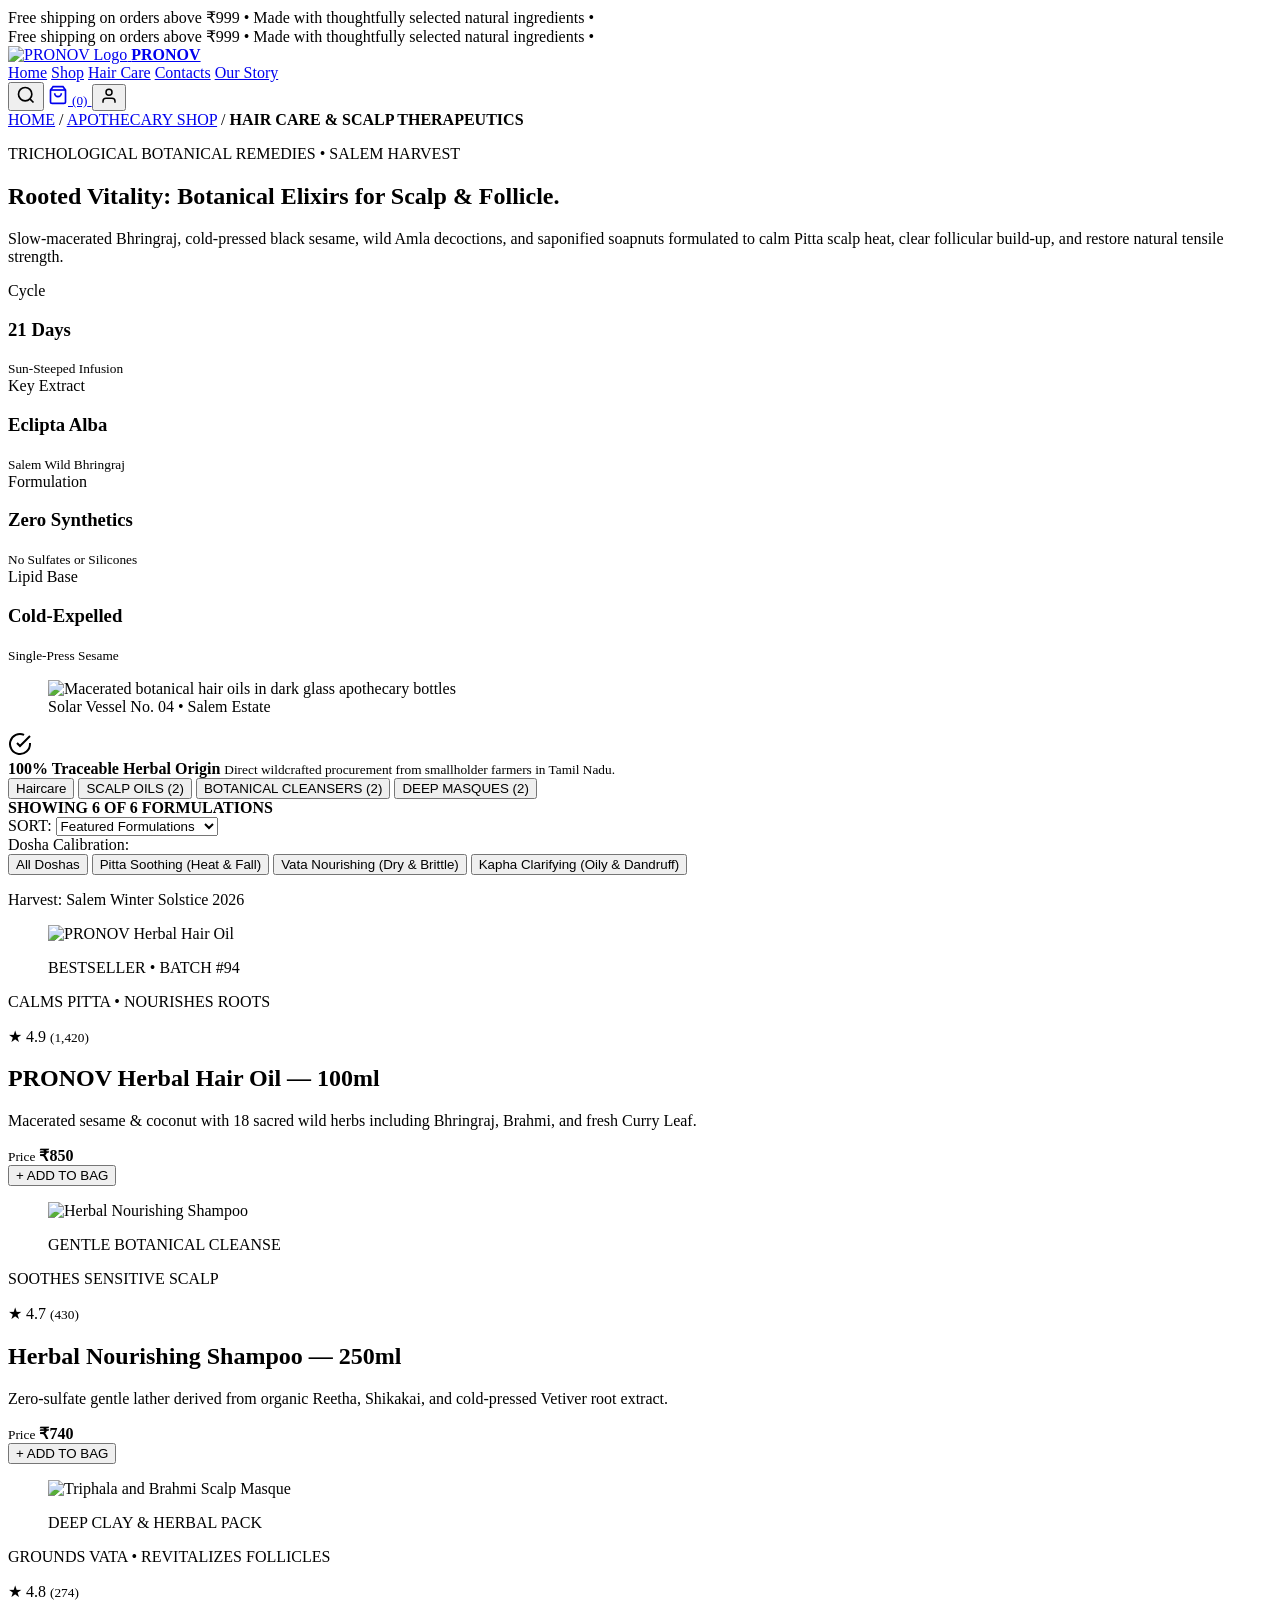
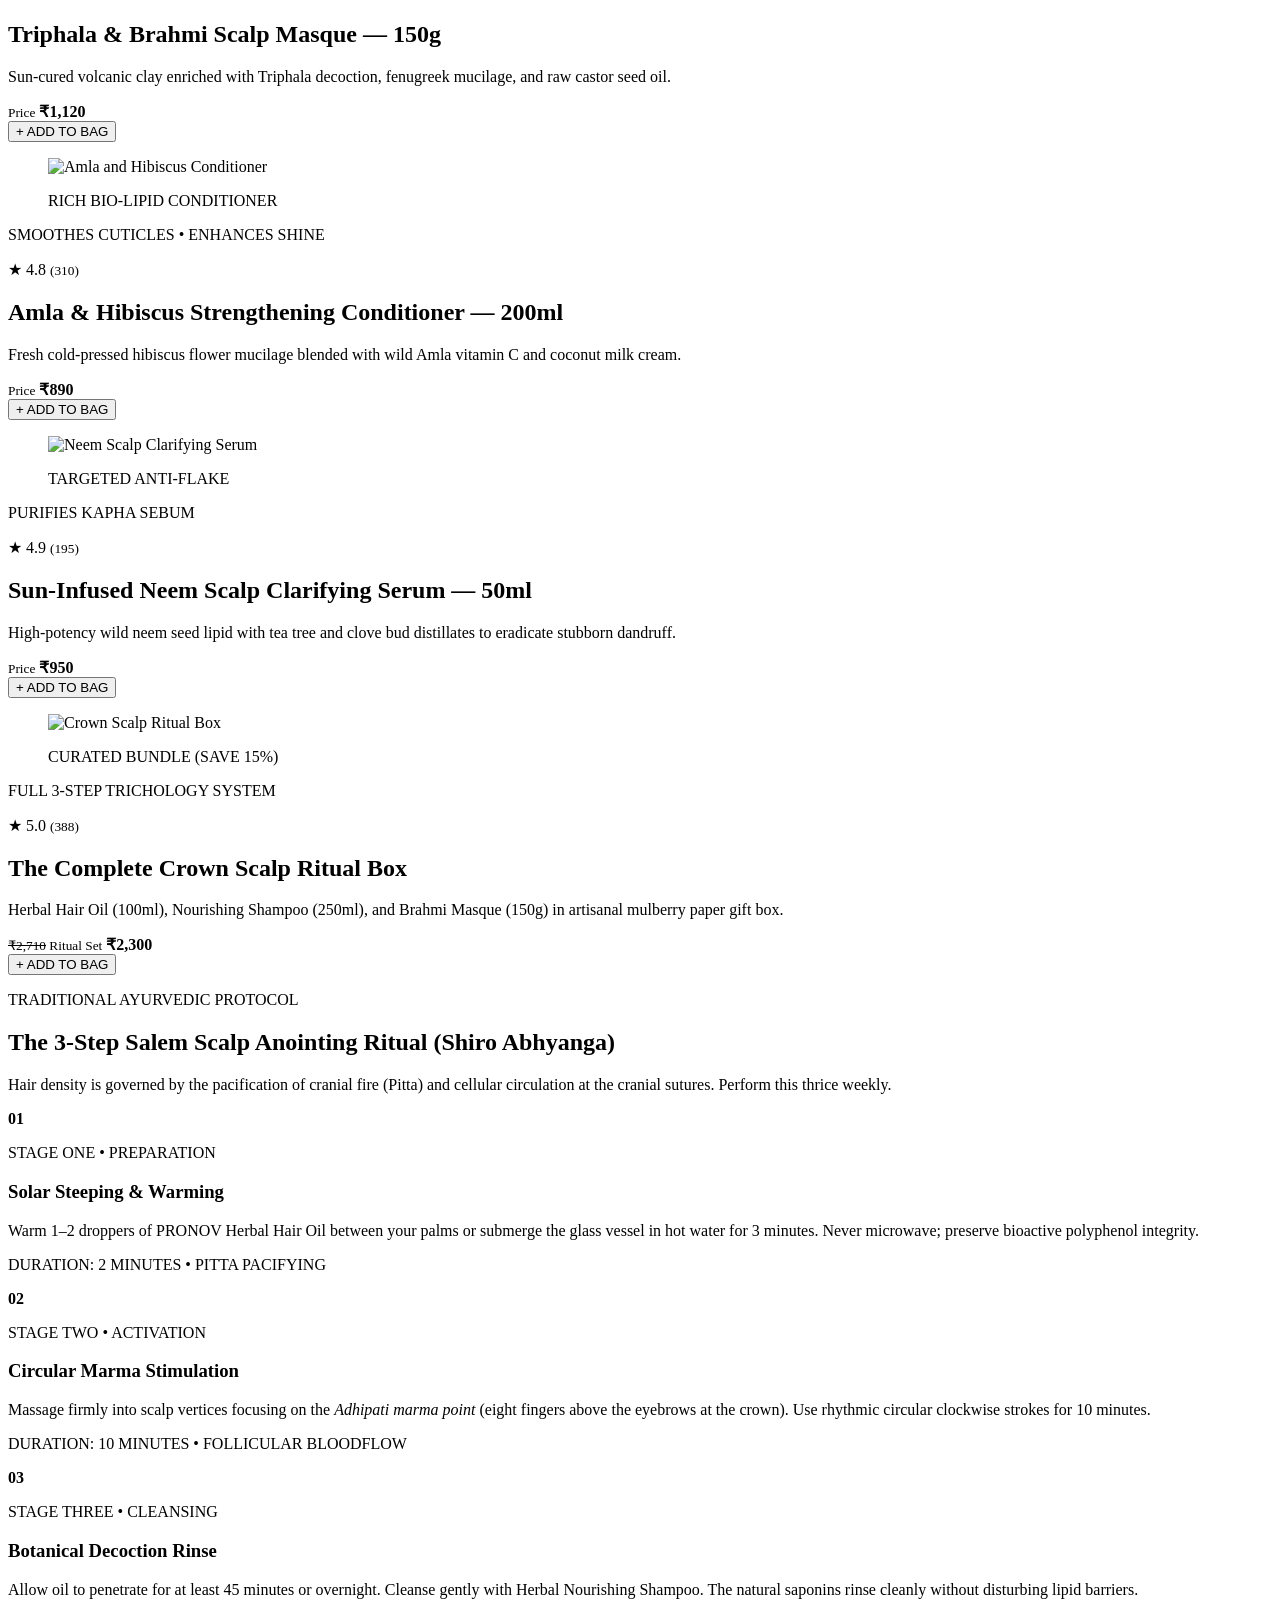
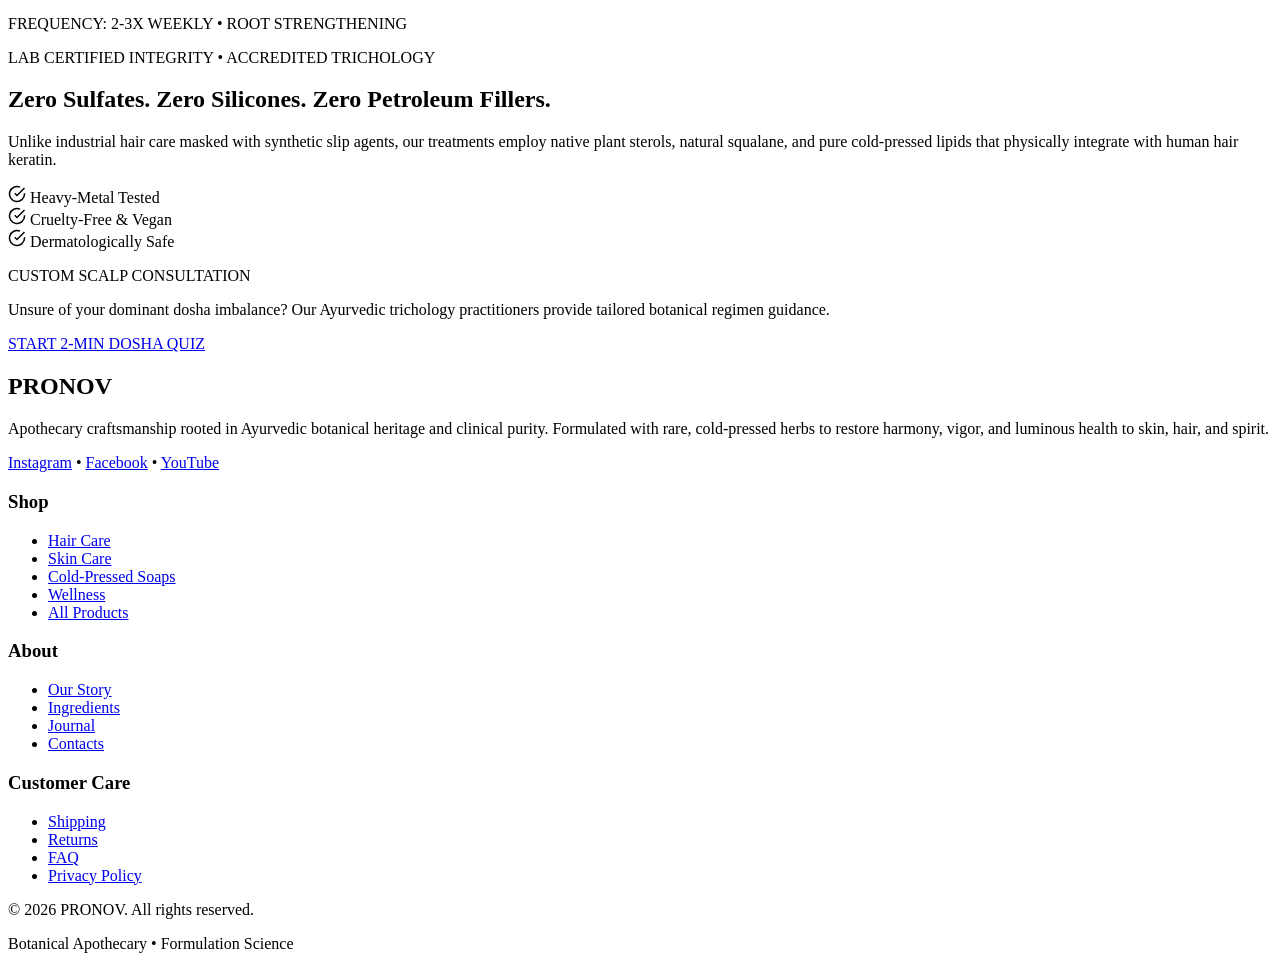
==== haircare.html @ 335e86dd "Add files via upload" ====
<!DOCTYPE html>
<html lang="en">
<head>
  <meta charset="utf-8">
  <meta name="viewport" content="width=device-width, initial-scale=1.0">
  <title>Hair Care &amp; Scalp Therapeutics • PRONOV Botanical Care</title>
  <link rel="stylesheet" href="Haircare.css">
</head>
<body>

  <!-- ================= HEADER & NAVIGATION 
    <div class="announcement-bar">
      <div class="container announcement-inner">
        <p>FREE SHIPPING ON ORDERS ABOVE ₹999</p>
        <p class="announcement-sub">MADE WITH THOUGHTFULLY SELECTED NATURAL INGREDIENTS</p>
      </div>
    </div>
================= -->
  <header class="header">
   <div class="top-bar">
  <div class="top-bar-track">
    <div class="top-bar-content">
      <span>Free shipping on orders above ₹999</span>
      <span class="top-bar-divider">•</span>
      <span class="top-bar-subtext">Made with thoughtfully selected natural ingredients</span>
      <span class="top-bar-divider">•</span>
    </div>
    <!-- Seamless Loop--->
    <div class="top-bar-content" aria-hidden="true">
      <span>Free shipping on orders above ₹999</span>
      <span class="top-bar-divider">•</span>
      <span class="top-bar-subtext">Made with thoughtfully selected natural ingredients</span>
      <span class="top-bar-divider">•</span>
    </div>
  </div>
</div>
    <nav class="navbar">
      <div class="container nav-inner">
        <a href="#" class="brand-logo">
          <img src="https://lh3.googleusercontent.com/aida-public/[base64]" alt="PRONOV Logo">
          <strong>PRONOV</strong>
        </a>

        <div class="nav-links">
          <a href="index.html">Home</a>
          <a href="shop.html">Shop</a>
          <a href="#" class="active" aria-current="page">Hair Care</a>
          <a href="contact.html">Contacts</a>
          <a href="about.html">Our Story</a>
          
        </div>

        <div class="nav-actions">
          <button class="icon-btn" aria-label="Search">
            <svg width="20" height="20" viewBox="0 0 24 24" fill="none" stroke="currentColor" stroke-width="2"><circle cx="11" cy="11" r="8"></circle><line x1="21" y1="21" x2="16.65" y2="16.65"></line></svg>
          </button>
          <a href="#" class="icon-btn cart-btn" aria-label="Shopping Bag">
            <svg width="20" height="20" viewBox="0 0 24 24" fill="none" stroke="currentColor" stroke-width="2"><path d="M6 2L3 6v14a2 2 0 0 0 2 2h14a2 2 0 0 0 2-2V6l-3-4z"></path><line x1="3" y1="6" x2="21" y2="6"></line><path d="M16 10a4 4 0 0 1-8 0"></path></svg>
            <small class="cart-count">(0)</small>
          </a>
          <button class="avatar-btn" aria-label="Account">
            <svg width="18" height="18" viewBox="0 0 24 24" fill="none" stroke="currentColor" stroke-width="2"><path d="M20 21v-2a4 4 0 0 0-4-4H8a4 4 0 0 0-4 4v2"></path><circle cx="12" cy="7" r="4"></circle></svg>
          </button>
        </div>
      </div>
    </nav>
  </header>

  <main>
    <!-- ================= 01. BREADCRUMB ================= -->
    <nav class="breadcrumb" aria-label="Breadcrumb">
      <div class="container breadcrumb-inner">
        <a href="Home.html">HOME</a>
        <span class="sep">/</span>
        <a href="shop.html">APOTHECARY SHOP</a>
        <span class="sep">/</span>
        <strong>HAIR CARE &amp; SCALP THERAPEUTICS</strong>
      </div>
    </nav>

    <!-- ================= 02. EDITORIAL HERO ================= -->
    <section class="hero-section">
      <div class="container hero-grid">
        <div class="hero-text-col">
          <p class="section-tag">TRICHOLOGICAL BOTANICAL REMEDIES • SALEM HARVEST</p>
          <h1 class="page-title">Rooted Vitality: Botanical Elixirs for Scalp &amp; Follicle.</h1>
          <p class="hero-desc">
            Slow-macerated Bhringraj, cold-pressed black sesame, wild Amla decoctions, and saponified soapnuts formulated to calm Pitta scalp heat, clear follicular build-up, and restore natural tensile strength.
          </p>

          <div class="provenance-strip">
            <div class="provenance-item">
              <label>Cycle</label>
              <h3>21 Days</h3>
              <small>Sun-Steeped Infusion</small>
            </div>
            <div class="provenance-item">
              <label>Key Extract</label>
              <h3>Eclipta Alba</h3>
              <small>Salem Wild Bhringraj</small>
            </div>
            <div class="provenance-item">
              <label>Formulation</label>
              <h3>Zero Synthetics</h3>
              <small>No Sulfates or Silicones</small>
            </div>
            <div class="provenance-item">
              <label>Lipid Base</label>
              <h3>Cold-Expelled</h3>
              <small>Single-Press Sesame</small>
            </div>
          </div>
        </div>

        <div class="hero-visual-col">
          <figure class="hero-figure">
            <img src="https://lh3.googleusercontent.com/aida-public/[base64]" alt="Macerated botanical hair oils in dark glass apothecary bottles">
            <figcaption class="hero-badge">Solar Vessel No. 04 • Salem Estate</figcaption>
          </figure>
          
          <div class="hero-assurance">
            <svg width="24" height="24" viewBox="0 0 24 24" fill="none" stroke="currentColor" stroke-width="2"><path d="M22 11.08V12a10 10 0 1 1-5.93-9.14"></path><polyline points="22 4 12 14.01 9 11.01"></polyline></svg>
            <div>
              <strong>100% Traceable Herbal Origin</strong>
              <small>Direct wildcrafted procurement from smallholder farmers in Tamil Nadu.</small>
            </div>
          </div>
        </div>
      </div>
    </section>

    <!-- ================= 03. FILTER & DOSHA BAR ================= -->
    <section class="filter-section">
      <div class="container filter-container">
        <!-- Category Buttons -->
        <div class="filter-row">
          <div class="category-buttons" id="categoryFilterContainer">
            <button class="cat-pill active" data-cat="all">Haircare</button>
            <button class="cat-pill" data-cat="oils">SCALP OILS (2)</button>
            <button class="cat-pill" data-cat="cleansers">BOTANICAL CLEANSERS (2)</button>
            <button class="cat-pill" data-cat="masques">DEEP MASQUES (2)</button>
          </div>

          <div class="filter-sorting">
            <strong id="productCounter">SHOWING 6 OF 6 FORMULATIONS</strong>
            <div class="sort-box">
              <label for="sortSelector">SORT:</label>
              <select id="sortSelector">
                <option>Featured Formulations</option>
                <option>Dosha: Pitta Soothing</option>
                <option>Dosha: Vata Nourishing</option>
                <option>Customer Acclaim</option>
                <option>Price: Low to High</option>
              </select>
            </div>
          </div>
        </div>

        <!-- Dosha Filters -->
        <div class="dosha-row">
          <div class="dosha-controls">
            <span class="row-title">Dosha Calibration:</span>
            <div class="dosha-buttons" id="doshaPillContainer">
              <button class="dosha-pill active" data-dosha="all">All Doshas</button>
              <button class="dosha-pill" data-dosha="pitta">Pitta Soothing (Heat &amp; Fall)</button>
              <button class="dosha-pill" data-dosha="vata">Vata Nourishing (Dry &amp; Brittle)</button>
              <button class="dosha-pill" data-dosha="kapha">Kapha Clarifying (Oily &amp; Dandruff)</button>
            </div>
          </div>
          <p class="harvest-note">Harvest: Salem Winter Solstice 2026</p>
        </div>
      </div>
    </section>

    <!-- ================= 04. PRODUCT GRID ================= -->
    <section class="products-section">
      <div class="container">
        <div class="products-grid" id="productsGrid">

          <!-- Product 1 -->
          <article class="product-card" data-category="oils" data-dosha="pitta">
            <figure class="product-thumb">
              <img src="https://lh3.googleusercontent.com/aida-public/[base64]" alt="PRONOV Herbal Hair Oil">
              <p class="badge">BESTSELLER • BATCH #94</p>
            </figure>
            <div class="product-body">
              <div class="product-meta">
                <p class="dosha-target">CALMS PITTA • NOURISHES ROOTS</p>
                <p class="rating">★ 4.9 <small>(1,420)</small></p>
              </div>
              <h2 class="product-title">PRONOV Herbal Hair Oil — 100ml</h2>
              <p class="product-desc">Macerated sesame &amp; coconut with 18 sacred wild herbs including Bhringraj, Brahmi, and fresh Curry Leaf.</p>
              <footer class="product-footer">
                <div class="price-box">
                  <small>Price</small>
                  <strong>₹850</strong>
                </div>
                <button class="add-to-bag-btn">+ ADD TO BAG</button>
              </footer>
            </div>
          </article>

          <!-- Product 2 -->
          <article class="product-card" data-category="cleansers" data-dosha="pitta">
            <figure class="product-thumb">
              <img src="https://lh3.googleusercontent.com/aida-public/[base64]" alt="Herbal Nourishing Shampoo">
              <p class="badge">GENTLE BOTANICAL CLEANSE</p>
            </figure>
            <div class="product-body">
              <div class="product-meta">
                <p class="dosha-target">SOOTHES SENSITIVE SCALP</p>
                <p class="rating">★ 4.7 <small>(430)</small></p>
              </div>
              <h2 class="product-title">Herbal Nourishing Shampoo — 250ml</h2>
              <p class="product-desc">Zero-sulfate gentle lather derived from organic Reetha, Shikakai, and cold-pressed Vetiver root extract.</p>
              <footer class="product-footer">
                <div class="price-box">
                  <small>Price</small>
                  <strong>₹740</strong>
                </div>
                <button class="add-to-bag-btn">+ ADD TO BAG</button>
              </footer>
            </div>
          </article>

          <!-- Product 3 -->
          <article class="product-card" data-category="masques" data-dosha="vata">
            <figure class="product-thumb">
              <img src="https://lh3.googleusercontent.com/aida-public/[base64]" alt="Triphala and Brahmi Scalp Masque">
              <p class="badge">DEEP CLAY &amp; HERBAL PACK</p>
            </figure>
            <div class="product-body">
              <div class="product-meta">
                <p class="dosha-target">GROUNDS VATA • REVITALIZES FOLLICLES</p>
                <p class="rating">★ 4.8 <small>(274)</small></p>
              </div>
              <h2 class="product-title">Triphala &amp; Brahmi Scalp Masque — 150g</h2>
              <p class="product-desc">Sun-cured volcanic clay enriched with Triphala decoction, fenugreek mucilage, and raw castor seed oil.</p>
              <footer class="product-footer">
                <div class="price-box">
                  <small>Price</small>
                  <strong>₹1,120</strong>
                </div>
                <button class="add-to-bag-btn">+ ADD TO BAG</button>
              </footer>
            </div>
          </article>

          <!-- Product 4 -->
          <article class="product-card" data-category="cleansers" data-dosha="vata">
            <figure class="product-thumb">
              <img src="https://lh3.googleusercontent.com/aida-public/[base64]" alt="Amla and Hibiscus Conditioner">
              <p class="badge">RICH BIO-LIPID CONDITIONER</p>
            </figure>
            <div class="product-body">
              <div class="product-meta">
                <p class="dosha-target">SMOOTHES CUTICLES • ENHANCES SHINE</p>
                <p class="rating">★ 4.8 <small>(310)</small></p>
              </div>
              <h2 class="product-title">Amla &amp; Hibiscus Strengthening Conditioner — 200ml</h2>
              <p class="product-desc">Fresh cold-pressed hibiscus flower mucilage blended with wild Amla vitamin C and coconut milk cream.</p>
              <footer class="product-footer">
                <div class="price-box">
                  <small>Price</small>
                  <strong>₹890</strong>
                </div>
                <button class="add-to-bag-btn">+ ADD TO BAG</button>
              </footer>
            </div>
          </article>

          <!-- Product 5 -->
          <article class="product-card" data-category="oils" data-dosha="kapha">
            <figure class="product-thumb">
              <img src="https://lh3.googleusercontent.com/aida-public/[base64]" alt="Neem Scalp Clarifying Serum">
              <p class="badge">TARGETED ANTI-FLAKE</p>
            </figure>
            <div class="product-body">
              <div class="product-meta">
                <p class="dosha-target">PURIFIES KAPHA SEBUM</p>
                <p class="rating">★ 4.9 <small>(195)</small></p>
              </div>
              <h2 class="product-title">Sun-Infused Neem Scalp Clarifying Serum — 50ml</h2>
              <p class="product-desc">High-potency wild neem seed lipid with tea tree and clove bud distillates to eradicate stubborn dandruff.</p>
              <footer class="product-footer">
                <div class="price-box">
                  <small>Price</small>
                  <strong>₹950</strong>
                </div>
                <button class="add-to-bag-btn">+ ADD TO BAG</button>
              </footer>
            </div>
          </article>

          <!-- Product 6 -->
          <article class="product-card" data-category="masques" data-dosha="pitta">
            <figure class="product-thumb">
              <img src="https://lh3.googleusercontent.com/aida-public/[base64]" alt="Crown Scalp Ritual Box">
              <p class="badge gold">CURATED BUNDLE (SAVE 15%)</p>
            </figure>
            <div class="product-body">
              <div class="product-meta">
                <p class="dosha-target">FULL 3-STEP TRICHOLOGY SYSTEM</p>
                <p class="rating">★ 5.0 <small>(388)</small></p>
              </div>
              <h2 class="product-title">The Complete Crown Scalp Ritual Box</h2>
              <p class="product-desc">Herbal Hair Oil (100ml), Nourishing Shampoo (250ml), and Brahmi Masque (150g) in artisanal mulberry paper gift box.</p>
              <footer class="product-footer">
                <div class="price-box">
                  <small><del>₹2,710</del> Ritual Set</small>
                  <strong>₹2,300</strong>
                </div>
                <button class="add-to-bag-btn">+ ADD TO BAG</button>
              </footer>
            </div>
          </article>

        </div>
      </div>
    </section>

    <!-- ================= 05. SHIRO ABHYANGA RITUAL ================= -->
    <section class="ritual-section">
      <div class="container">
        <header class="section-center-header">
          <p class="section-tag">TRADITIONAL AYURVEDIC PROTOCOL</p>
          <h2>The 3-Step Salem Scalp Anointing Ritual (Shiro Abhyanga)</h2>
          <p class="lead-text">Hair density is governed by the pacification of cranial fire (Pitta) and cellular circulation at the cranial sutures. Perform this thrice weekly.</p>
        </header>

        <div class="ritual-grid">
          <article class="ritual-card">
            <div>
              <div class="card-step-header">
                <strong class="step-num">01</strong>
                <p class="step-badge">STAGE ONE • PREPARATION</p>
              </div>
              <h3>Solar Steeping &amp; Warming</h3>
              <p class="card-desc">Warm 1–2 droppers of PRONOV Herbal Hair Oil between your palms or submerge the glass vessel in hot water for 3 minutes. Never microwave; preserve bioactive polyphenol integrity.</p>
            </div>
            <p class="card-footer-tag">DURATION: 2 MINUTES • PITTA PACIFYING</p>
          </article>

          <article class="ritual-card">
            <div>
              <div class="card-step-header">
                <strong class="step-num">02</strong>
                <p class="step-badge">STAGE TWO • ACTIVATION</p>
              </div>
              <h3>Circular Marma Stimulation</h3>
              <p class="card-desc">Massage firmly into scalp vertices focusing on the <em>Adhipati marma point</em> (eight fingers above the eyebrows at the crown). Use rhythmic circular clockwise strokes for 10 minutes.</p>
            </div>
            <p class="card-footer-tag">DURATION: 10 MINUTES • FOLLICULAR BLOODFLOW</p>
          </article>

          <article class="ritual-card">
            <div>
              <div class="card-step-header">
                <strong class="step-num">03</strong>
                <p class="step-badge">STAGE THREE • CLEANSING</p>
              </div>
              <h3>Botanical Decoction Rinse</h3>
              <p class="card-desc">Allow oil to penetrate for at least 45 minutes or overnight. Cleanse gently with Herbal Nourishing Shampoo. The natural saponins rinse cleanly without disturbing lipid barriers.</p>
            </div>
            <p class="card-footer-tag">FREQUENCY: 2-3X WEEKLY • ROOT STRENGTHENING</p>
          </article>
        </div>
      </div>
    </section>

    <!-- ================= 06. CLINICAL PURITY BANNER ================= -->
    <section class="banner-section">
      <div class="container banner-grid">
        <div class="banner-info">
          <p class="tag-gold">LAB CERTIFIED INTEGRITY • ACCREDITED TRICHOLOGY</p>
          <h2>Zero Sulfates. Zero Silicones. Zero Petroleum Fillers.</h2>
          <p class="banner-desc">
            Unlike industrial hair care masked with synthetic slip agents, our treatments employ native plant sterols, natural squalane, and pure cold-pressed lipids that physically integrate with human hair keratin.
          </p>
          
          <div class="check-list">
            <div class="check-item">
              <svg width="18" height="18" viewBox="0 0 24 24" fill="none" stroke="currentColor" stroke-width="2"><path d="M22 11.08V12a10 10 0 1 1-5.93-9.14"></path><polyline points="22 4 12 14.01 9 11.01"></polyline></svg>
              <span>Heavy-Metal Tested</span>
            </div>
            <div class="check-item">
              <svg width="18" height="18" viewBox="0 0 24 24" fill="none" stroke="currentColor" stroke-width="2"><path d="M22 11.08V12a10 10 0 1 1-5.93-9.14"></path><polyline points="22 4 12 14.01 9 11.01"></polyline></svg>
              <span>Cruelty-Free &amp; Vegan</span>
            </div>
            <div class="check-item">
              <svg width="18" height="18" viewBox="0 0 24 24" fill="none" stroke="currentColor" stroke-width="2"><path d="M22 11.08V12a10 10 0 1 1-5.93-9.14"></path><polyline points="22 4 12 14.01 9 11.01"></polyline></svg>
              <span>Dermatologically Safe</span>
            </div>
          </div>
        </div>

        <aside class="banner-box">
          <p class="box-title">CUSTOM SCALP CONSULTATION</p>
          <p class="box-desc">Unsure of your dominant dosha imbalance? Our Ayurvedic trichology practitioners provide tailored botanical regimen guidance.</p>
          <a href="#" class="btn-solid-gold">START 2-MIN DOSHA QUIZ</a>
        </aside>
      </div>
    </section>
  </main>

  <!-- ================= FOOTER ================= -->
  <footer class="footer">
    <div class="container">
      <div class="footer-grid">
        <div class="footer-brand">
          <h2>PRONOV</h2>
          <p>Apothecary craftsmanship rooted in Ayurvedic botanical heritage and clinical purity. Formulated with rare, cold-pressed herbs to restore harmony, vigor, and luminous health to skin, hair, and spirit.</p>
          <div class="socials">
            <a href="#">Instagram</a> • <a href="#">Facebook</a> • <a href="#">YouTube</a>
          </div>
        </div>

        <div class="footer-col">
          <h3>Shop</h3>
          <ul>
            <li><a href="#">Hair Care</a></li>
            <li><a href="#">Skin Care</a></li>
            <li><a href="#">Cold-Pressed Soaps</a></li>
            <li><a href="#">Wellness</a></li>
            <li><a href="#">All Products</a></li>
          </ul>
        </div>

        <div class="footer-col">
          <h3>About</h3>
          <ul>
            <li><a href="#">Our Story</a></li>
            <li><a href="#">Ingredients</a></li>
            <li><a href="#">Journal</a></li>
            <li><a href="#">Contacts</a></li>
          </ul>
        </div>

        <div class="footer-col">
          <h3>Customer Care</h3>
          <ul>
            <li><a href="#">Shipping</a></li>
            <li><a href="#">Returns</a></li>
            <li><a href="#">FAQ</a></li>
            <li><a href="#">Privacy Policy</a></li>
          </ul>
        </div>
      </div>

      <div class="footer-bottom">
        <p>© 2026 PRONOV. All rights reserved.</p>
        <p>Botanical Apothecary • Formulation Science</p>
      </div>
    </div>
  </footer>

  <!-- ================= INTERACTIVE FILTER SCRIPT ================= -->
  <script>
    (function() {
      const catButtons = document.querySelectorAll('.cat-pill');
      const doshaButtons = document.querySelectorAll('.dosha-pill');
      const productItems = document.querySelectorAll('.product-card');
      const counterEl = document.getElementById('productCounter');
      const addButtons = document.querySelectorAll('.add-to-bag-btn');

      let currentCat = 'all';
      let currentDosha = 'all';

      function updateProducts() {
        let visibleCount = 0;
        productItems.forEach(card => {
          const itemCat = card.getAttribute('data-category');
          const itemDosha = card.getAttribute('data-dosha');

          const catMatch = (currentCat === 'all' || itemCat === currentCat);
          const doshaMatch = (currentDosha === 'all' || itemDosha === currentDosha);

          if (catMatch && doshaMatch) {
            card.style.display = 'flex';
            visibleCount++;
          } else {
            card.style.display = 'none';
          }
        });

        if (counterEl) {
          counterEl.textContent = `SHOWING ${visibleCount} OF 6 FORMULATIONS`;
        }
      }

      catButtons.forEach(btn => {
        btn.addEventListener('click', () => {
          catButtons.forEach(b => b.classList.remove('active'));
          btn.classList.add('active');
          currentCat = btn.getAttribute('data-cat');
          updateProducts();
        });
      });

      doshaButtons.forEach(btn => {
        btn.addEventListener('click', () => {
          doshaButtons.forEach(b => b.classList.remove('active'));
          btn.classList.add('active');
          currentDosha = btn.getAttribute('data-dosha');
          updateProducts();
        });
      });

      addButtons.forEach(btn => {
        btn.addEventListener('click', () => {
          const originalText = btn.textContent;
          btn.textContent = 'ADDED TO RITUAL';
          btn.classList.add('added');
          setTimeout(() => {
            btn.textContent = originalText;
            btn.classList.remove('added');
          }, 1800);
        });
      });
    })();
  </script>
</body>
</html>
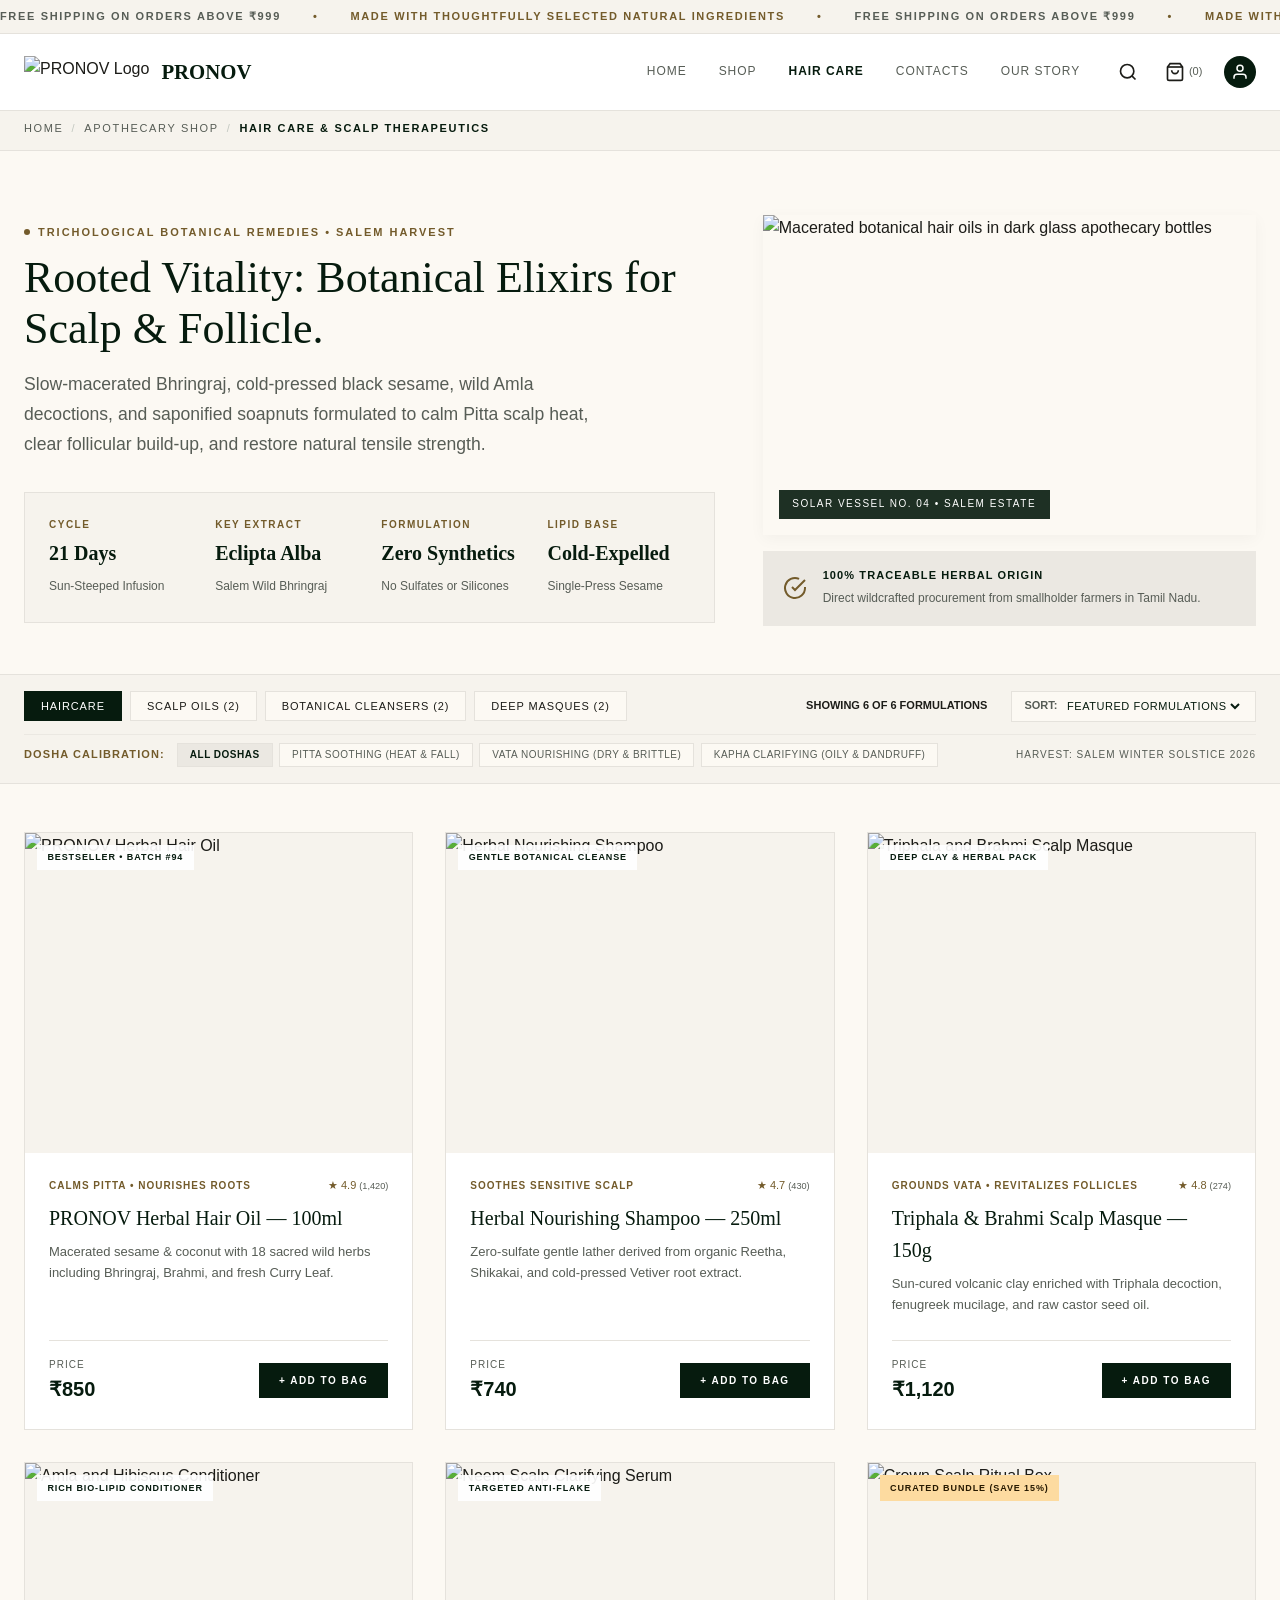
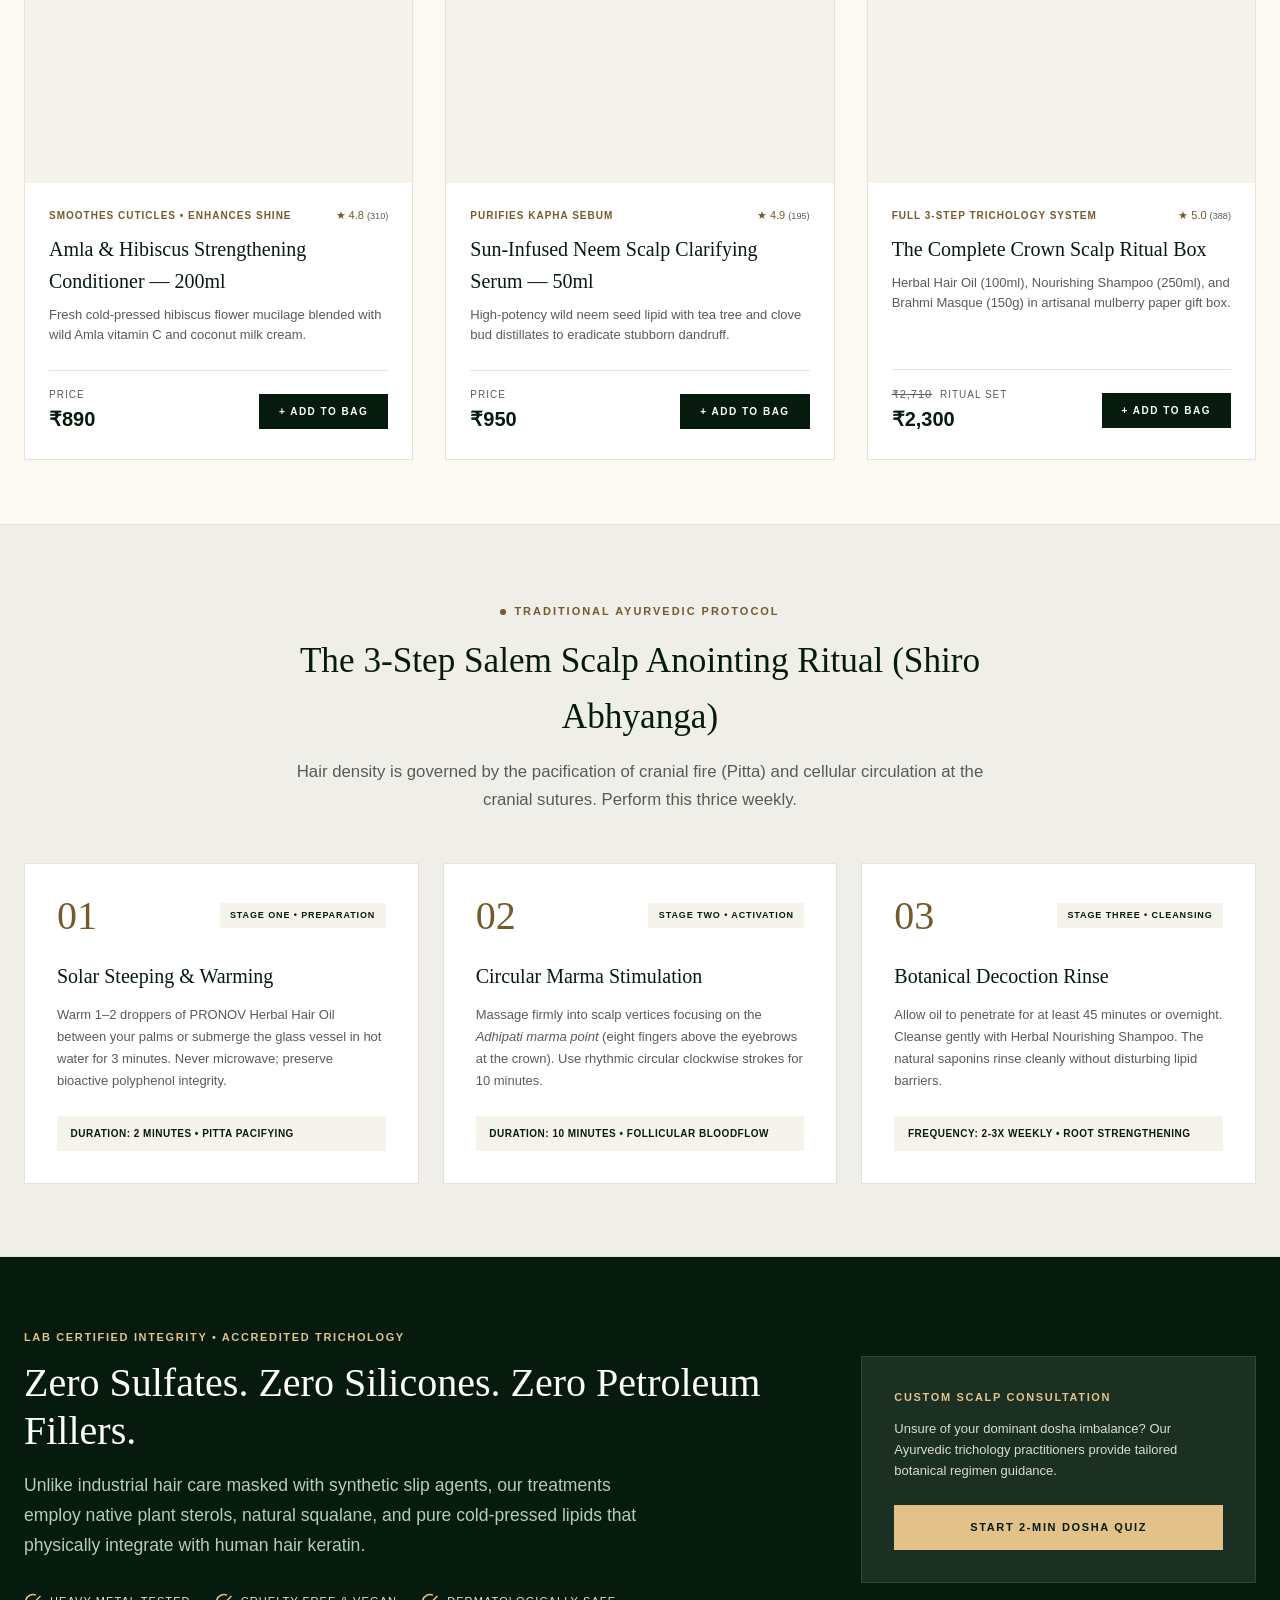
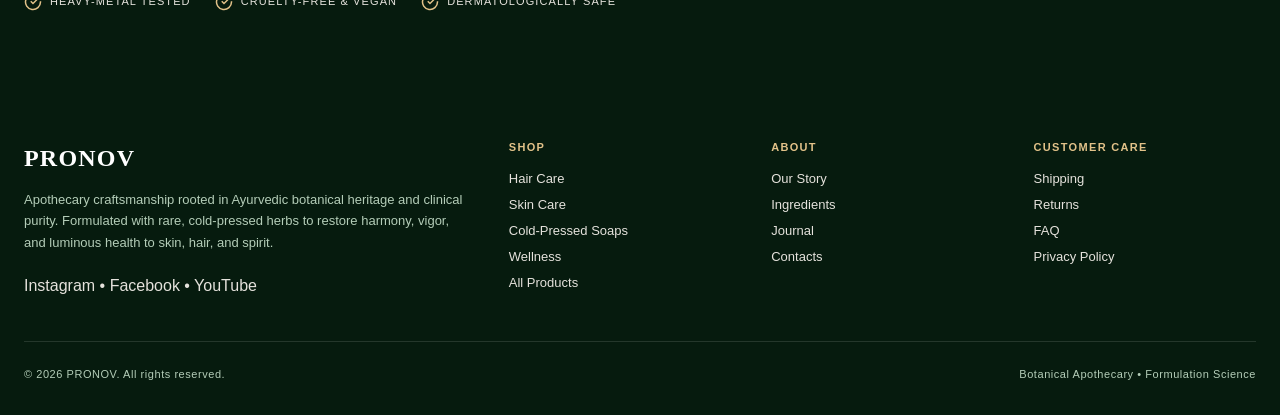
==== commit 3bd7d9bc: "Add files via upload" ====
--- a/haircare.html
+++ b/haircare.html
@@ -4,7 +4,7 @@
   <meta charset="utf-8">
   <meta name="viewport" content="width=device-width, initial-scale=1.0">
   <title>Hair Care &amp; Scalp Therapeutics • PRONOV Botanical Care</title>
-  <link rel="stylesheet" href="Haircare.css">
+  <link rel="stylesheet" href="haircare.css">
 </head>
 <body>
 
@@ -70,7 +70,7 @@
     <!-- ================= 01. BREADCRUMB ================= -->
     <nav class="breadcrumb" aria-label="Breadcrumb">
       <div class="container breadcrumb-inner">
-        <a href="Home.html">HOME</a>
+        <a href="index.html">HOME</a>
         <span class="sep">/</span>
         <a href="shop.html">APOTHECARY SHOP</a>
         <span class="sep">/</span>
--- a/haircare.css
+++ b/haircare.css
@@ -0,0 +1,1016 @@
+/* ================= VARIABLES & RESETS ================= */
+:root {
+  --bg: #fcf9f3;
+  --bg-light: #f6f3ed;
+  --bg-card: #ffffff;
+  --bg-dark: #061b0e;
+  --bg-container: #1b3022;
+  --primary: #061b0e;
+  --secondary: #735b2b;
+  --gold: #e2c289;
+  --gold-light: #fddba0;
+  --text: #1c1c18;
+  --muted: #575d56;
+  --border: #e5e2dc;
+  
+  --font-serif: Georgia, "Times New Roman", serif;
+  --font-sans: -apple-system, BlinkMacSystemFont, "Segoe UI", Roboto, sans-serif;
+  --max-width: 1440px;
+  --pad: 1.5rem;
+}
+
+*, *::before, *::after {
+  box-sizing: border-box;
+  margin: 0;
+  padding: 0;
+}
+
+body {
+  background-color: var(--bg);
+  color: var(--text);
+  font-family: var(--font-sans);
+  line-height: 1.6;
+}
+
+img {
+  max-width: 100%;
+  display: block;
+  object-fit: cover;
+}
+
+a {
+  color: inherit;
+  text-decoration: none;
+  transition: 0.2s;
+}
+
+ul {
+  list-style: none;
+}
+
+button, select {
+  font-family: inherit;
+  border: none;
+  background: none;
+  cursor: pointer;
+}
+
+.container {
+  max-width: var(--max-width);
+  margin: 0 auto;
+  padding-left: var(--pad);
+  padding-right: var(--pad);
+}
+
+.section-tag {
+  font-size: 11px;
+  font-weight: 600;
+  letter-spacing: 0.18em;
+  text-transform: uppercase;
+  color: var(--secondary);
+  display: inline-flex;
+  align-items: center;
+  gap: 0.5rem;
+  margin-bottom: 0.75rem;
+}
+
+.section-tag::before {
+  content: "";
+  display: inline-block;
+  width: 6px;
+  height: 6px;
+  background-color: var(--secondary);
+  border-radius: 50%;
+  flex-shrink: 0;
+}
+
+/* ================= HEADER & NAVIGATION ================= */
+.header {
+  position: fixed;
+  top: 0;
+  left: 0;
+  right: 0;
+  z-index: 1000;
+  background: rgba(255, 255, 255, 0.95);
+  backdrop-filter: blur(8px);
+  border-bottom: 1px solid var(--border);
+}
+
+.announcement-bar {
+  background-color: var(--bg-light);
+  border-bottom: 1px solid var(--border);
+  font-size: 11px;
+  font-weight: 600;
+  letter-spacing: 0.15em;
+  text-transform: uppercase;
+  color: var(--muted);
+}
+
+.announcement-inner {
+  height: 32px;
+  display: flex;
+  align-items: center;
+  justify-content: space-between;
+}
+
+.announcement-sub {
+  display: none;
+  color: var(--secondary);
+}
+
+@media (min-width: 640px) {
+  .announcement-sub { display: inline-block; }
+}
+
+.nav-inner {
+  height: 76px;
+  display: flex;
+  align-items: center;
+  justify-content: space-between;
+}
+
+.brand-logo {
+  display: flex;
+  align-items: center;
+  gap: 0.75rem;
+}
+
+.brand-logo img {
+  height: 32px;
+  width: auto;
+}
+
+.brand-logo strong {
+  font-family: var(--font-serif);
+  font-size: 1.3rem;
+  color: var(--primary);
+}
+
+.nav-links {
+  display: none;
+  gap: 2rem;
+  margin-left: auto;   
+  margin-right: 2rem;
+}
+
+@media (min-width: 992px) {
+  .nav-links { display: flex; }
+}
+
+.nav-links a {
+  font-size: 12px;
+  font-weight: 500;
+  letter-spacing: 0.08em;
+  text-transform: uppercase;
+  color: var(--muted);
+}
+
+.nav-links a:hover, .nav-links a.active {
+  color: var(--primary);
+  font-weight: 600;
+}
+
+.nav-actions {
+  display: flex;
+  align-items: center;
+  gap: 1rem;
+}
+
+.icon-btn {
+  padding: 0.35rem;
+  color: var(--text);
+  display: flex;
+  align-items: center;
+}
+
+.cart-btn { gap: 0.25rem; }
+
+.cart-count {
+  font-size: 11px;
+  color: var(--muted);
+}
+
+.avatar-btn {
+  width: 32px;
+  height: 32px;
+  border-radius: 50%;
+  background-color: var(--primary);
+  color: #fff;
+  display: flex;
+  align-items: center;
+  justify-content: center;
+}
+
+main { padding-top: 108px; }
+
+/* ================= 01. BREADCRUMB ================= */
+.breadcrumb {
+  background-color: var(--bg-light);
+  border-bottom: 1px solid var(--border);
+  padding: 0.75rem 0;
+}
+
+.breadcrumb-inner {
+  display: flex;
+  align-items: center;
+  gap: 0.5rem;
+  font-size: 11px;
+  letter-spacing: 0.15em;
+  text-transform: uppercase;
+  color: var(--muted);
+}
+
+.breadcrumb-inner strong {
+  color: var(--primary);
+}
+
+.sep { color: #c3c8c1; }
+
+/* ================= 02. HERO SECTION ================= */
+.hero-section {
+  padding: 4rem 0 3rem;
+}
+
+.hero-grid {
+  display: grid;
+  grid-template-columns: 1fr;
+  gap: 3rem;
+  align-items: center;
+}
+
+@media (min-width: 992px) {
+  .hero-grid { grid-template-columns: 7fr 5fr; }
+}
+
+.page-title {
+  font-family: var(--font-serif);
+  font-size: 2.75rem;
+  font-weight: 400;
+  line-height: 1.15;
+  color: var(--primary);
+  margin-bottom: 1rem;
+}
+
+.hero-desc {
+  font-size: 1.1rem;
+  color: var(--muted);
+  line-height: 1.7;
+  max-width: 580px;
+  margin-bottom: 2rem;
+}
+
+.provenance-strip {
+  background-color: var(--bg-light);
+  border: 1px solid var(--border);
+  padding: 1.5rem;
+  display: grid;
+  grid-template-columns: repeat(2, 1fr);
+  gap: 1.5rem;
+}
+
+@media (min-width: 600px) {
+  .provenance-strip { grid-template-columns: repeat(4, 1fr); }
+}
+
+.provenance-item label {
+  font-size: 10px;
+  font-weight: 600;
+  letter-spacing: 0.15em;
+  text-transform: uppercase;
+  color: var(--secondary);
+  display: block;
+  margin-bottom: 0.25rem;
+}
+
+.provenance-item h3 {
+  font-family: var(--font-serif);
+  font-size: 1.25rem;
+  color: var(--primary);
+  margin-bottom: 0.2rem;
+}
+
+.provenance-item small {
+  font-size: 12px;
+  color: var(--muted);
+}
+
+.hero-visual-col {
+  display: flex;
+  flex-direction: column;
+  gap: 1rem;
+}
+
+.hero-figure {
+  position: relative;
+  height: 320px;
+  overflow: hidden;
+  box-shadow: 0 4px 15px rgba(0, 0, 0, 0.04);
+}
+
+.hero-figure img {
+  width: 100%;
+  height: 100%;
+}
+
+.hero-badge {
+  position: absolute;
+  bottom: 1rem;
+  left: 1rem;
+  background: rgba(6, 27, 14, 0.9);
+  color: #fff;
+  padding: 0.4rem 0.85rem;
+  font-size: 10px;
+  letter-spacing: 0.15em;
+  text-transform: uppercase;
+}
+
+.hero-assurance {
+  background-color: #ebe8e2;
+  padding: 1rem 1.25rem;
+  display: flex;
+  align-items: center;
+  gap: 1rem;
+}
+
+.hero-assurance svg {
+  color: var(--secondary);
+  flex-shrink: 0;
+}
+
+.hero-assurance strong {
+  display: block;
+  font-size: 11px;
+  letter-spacing: 0.1em;
+  text-transform: uppercase;
+  color: var(--primary);
+}
+
+.hero-assurance small {
+  font-size: 12px;
+  color: var(--muted);
+}
+
+/* ================= 03. FILTER & DOSHA BAR ================= */
+.filter-section {
+  position: sticky;
+  top: 76px;
+  z-index: 30;
+  background-color: rgba(246, 243, 237, 0.96);
+  backdrop-filter: blur(8px);
+  border-top: 1px solid var(--border);
+  border-bottom: 1px solid var(--border);
+  padding: 1rem 0;
+}
+
+.filter-container {
+  display: flex;
+  flex-direction: column;
+  gap: 0.75rem;
+}
+
+.filter-row {
+  display: flex;
+  flex-wrap: wrap;
+  justify-content: space-between;
+  align-items: center;
+  gap: 1rem;
+}
+
+.category-buttons {
+  display: flex;
+  flex-wrap: wrap;
+  gap: 0.5rem;
+}
+
+.cat-pill {
+  padding: 0.5rem 1rem;
+  font-size: 11px;
+  letter-spacing: 0.08em;
+  text-transform: uppercase;
+  background-color: var(--bg);
+  color: var(--text);
+  border: 1px solid var(--border);
+  transition: 0.2s;
+}
+
+.cat-pill:hover, .cat-pill.active {
+  background-color: var(--primary);
+  color: #fff;
+  border-color: var(--primary);
+}
+
+.filter-sorting {
+  display: flex;
+  align-items: center;
+  gap: 1.5rem;
+  font-size: 11px;
+}
+
+.sort-box {
+  display: flex;
+  align-items: center;
+  gap: 0.35rem;
+  background: var(--bg);
+  padding: 0.35rem 0.75rem;
+  border: 1px solid var(--border);
+}
+
+.sort-box label {
+  color: var(--muted);
+  font-weight: 600;
+}
+
+.sort-box select {
+  font-size: 11px;
+  letter-spacing: 0.05em;
+  text-transform: uppercase;
+  color: var(--primary);
+  outline: none;
+}
+
+.dosha-row {
+  display: flex;
+  flex-wrap: wrap;
+  justify-content: space-between;
+  align-items: center;
+  gap: 1rem;
+  padding-top: 0.5rem;
+  border-top: 1px solid rgba(229, 226, 220, 0.6);
+}
+
+.dosha-controls {
+  display: flex;
+  flex-wrap: wrap;
+  align-items: center;
+  gap: 0.75rem;
+}
+
+.row-title {
+  font-size: 11px;
+  font-weight: 600;
+  letter-spacing: 0.1em;
+  text-transform: uppercase;
+  color: var(--secondary);
+}
+
+.dosha-buttons {
+  display: flex;
+  flex-wrap: wrap;
+  gap: 0.4rem;
+}
+
+.dosha-pill {
+  padding: 0.35rem 0.75rem;
+  font-size: 10px;
+  letter-spacing: 0.05em;
+  text-transform: uppercase;
+  background-color: var(--bg);
+  color: var(--muted);
+  border: 1px solid var(--border);
+  transition: 0.2s;
+}
+
+.dosha-pill:hover, .dosha-pill.active {
+  background-color: #ebe8e2;
+  color: var(--primary);
+  font-weight: 600;
+}
+
+.harvest-note {
+  font-size: 10px;
+  letter-spacing: 0.1em;
+  text-transform: uppercase;
+  color: var(--muted);
+}
+
+/* ================= 04. PRODUCT GRID ================= */
+.products-section {
+  padding: 3rem 0 4rem;
+}
+
+.products-grid {
+  display: grid;
+  grid-template-columns: 1fr;
+  gap: 2rem;
+}
+
+@media (min-width: 600px) {
+  .products-grid { grid-template-columns: repeat(2, 1fr); }
+}
+
+@media (min-width: 992px) {
+  .products-grid { grid-template-columns: repeat(3, 1fr); }
+}
+
+.product-card {
+  background-color: var(--bg-card);
+  border: 1px solid var(--border);
+  display: flex;
+  flex-direction: column;
+  transition: box-shadow 0.3s;
+}
+
+.product-card:hover {
+  box-shadow: 0 10px 25px rgba(0, 0, 0, 0.05);
+}
+
+.product-thumb {
+  position: relative;
+  height: 320px;
+  background-color: var(--bg-light);
+  overflow: hidden;
+}
+
+.product-thumb img {
+  width: 100%;
+  height: 100%;
+  transition: transform 0.5s ease;
+}
+
+.product-card:hover .product-thumb img {
+  transform: scale(1.05);
+}
+
+.badge {
+  position: absolute;
+  top: 0.75rem;
+  left: 0.75rem;
+  background: rgba(255, 255, 255, 0.92);
+  color: var(--primary);
+  padding: 0.35rem 0.65rem;
+  font-size: 9px;
+  font-weight: 600;
+  letter-spacing: 0.1em;
+  text-transform: uppercase;
+}
+
+.badge.gold {
+  background-color: var(--gold-light);
+  color: #261900;
+}
+
+.product-body {
+  padding: 1.5rem;
+  display: flex;
+  flex-direction: column;
+  flex: 1;
+}
+
+.product-meta {
+  display: flex;
+  justify-content: space-between;
+  align-items: center;
+  margin-bottom: 0.5rem;
+}
+
+.dosha-target {
+  font-size: 10px;
+  font-weight: 600;
+  letter-spacing: 0.1em;
+  text-transform: uppercase;
+  color: var(--secondary);
+}
+
+.rating {
+  font-size: 11px;
+  color: var(--secondary);
+}
+
+.rating small { color: var(--muted); }
+
+.product-title {
+  font-family: var(--font-serif);
+  font-size: 1.25rem;
+  font-weight: 400;
+  color: var(--primary);
+  margin-bottom: 0.5rem;
+}
+
+.product-desc {
+  font-size: 13px;
+  color: var(--muted);
+  line-height: 1.6;
+  margin-bottom: 1.5rem;
+}
+
+.product-footer {
+  margin-top: auto;
+  padding-top: 1rem;
+  border-top: 1px solid var(--border);
+  display: flex;
+  justify-content: space-between;
+  align-items: center;
+}
+
+.price-box small {
+  display: block;
+  font-size: 10px;
+  letter-spacing: 0.1em;
+  text-transform: uppercase;
+  color: var(--muted);
+}
+
+.price-box strong {
+  font-size: 1.25rem;
+  color: var(--primary);
+}
+
+.price-box del {
+  color: var(--muted);
+  font-size: 11px;
+  margin-right: 0.25rem;
+}
+
+.add-to-bag-btn {
+  background-color: var(--primary);
+  color: #fff;
+  padding: 0.75rem 1.25rem;
+  font-size: 10px;
+  font-weight: 600;
+  letter-spacing: 0.15em;
+  text-transform: uppercase;
+  transition: 0.2s;
+}
+
+.add-to-bag-btn:hover { background-color: var(--secondary); }
+.add-to-bag-btn.added { background-color: var(--secondary); }
+
+/* ================= 05. SHIRO ABHYANGA RITUAL ================= */
+.ritual-section {
+  background-color: #f0eee8;
+  padding: 4.5rem 0;
+  border-top: 1px solid var(--border);
+  border-bottom: 1px solid var(--border);
+}
+
+.section-center-header {
+  text-align: center;
+  max-width: 720px;
+  margin: 0 auto 3rem;
+}
+
+.section-center-header h2 {
+  font-family: var(--font-serif);
+  font-size: 2.2rem;
+  font-weight: 400;
+  color: var(--primary);
+  margin-bottom: 0.75rem;
+}
+
+.lead-text {
+  font-size: 1.05rem;
+  color: var(--muted);
+  line-height: 1.7;
+}
+
+.ritual-grid {
+  display: grid;
+  grid-template-columns: 1fr;
+  gap: 1.5rem;
+}
+
+@media (min-width: 768px) {
+  .ritual-grid { grid-template-columns: repeat(3, 1fr); }
+}
+
+.ritual-card {
+  background-color: var(--bg-card);
+  padding: 2rem;
+  display: flex;
+  flex-direction: column;
+  justify-content: space-between;
+  border: 1px solid var(--border);
+}
+
+.card-step-header {
+  display: flex;
+  justify-content: space-between;
+  align-items: center;
+  margin-bottom: 1.5rem;
+}
+
+.step-num {
+  font-family: var(--font-serif);
+  font-size: 2.5rem;
+  font-weight: 400;
+  color: var(--secondary);
+  line-height: 1;
+}
+
+.step-badge {
+  font-size: 9px;
+  letter-spacing: 0.1em;
+  background-color: var(--bg-light);
+  padding: 0.35rem 0.65rem;
+  color: var(--primary);
+  font-weight: 600;
+}
+
+.ritual-card h3 {
+  font-family: var(--font-serif);
+  font-size: 1.25rem;
+  font-weight: 400;
+  color: var(--primary);
+  margin-bottom: 0.75rem;
+}
+
+.card-desc {
+  font-size: 13px;
+  color: var(--muted);
+  line-height: 1.7;
+  margin-bottom: 1.5rem;
+}
+
+.card-footer-tag {
+  background-color: var(--bg-light);
+  padding: 0.6rem 0.85rem;
+  font-size: 10px;
+  font-weight: 600;
+  letter-spacing: 0.05em;
+  color: var(--primary);
+}
+
+/* ================= 06. CLINICAL PURITY BANNER ================= */
+.banner-section {
+  background-color: var(--primary);
+  color: #fff;
+  padding: 4.5rem 0;
+}
+
+.banner-grid {
+  display: grid;
+  grid-template-columns: 1fr;
+  gap: 3rem;
+  align-items: center;
+}
+
+@media (min-width: 992px) {
+  .banner-grid { grid-template-columns: 8fr 4fr; }
+}
+
+.tag-gold {
+  font-size: 11px;
+  font-weight: 600;
+  letter-spacing: 0.15em;
+  text-transform: uppercase;
+  color: var(--gold);
+  margin-bottom: 0.75rem;
+}
+
+.banner-info h2 {
+  font-family: var(--font-serif);
+  font-size: 2.5rem;
+  font-weight: 400;
+  line-height: 1.2;
+  margin-bottom: 1rem;
+}
+
+.banner-desc {
+  font-size: 1.1rem;
+  color: #b4cdb8;
+  line-height: 1.7;
+  max-width: 620px;
+  margin-bottom: 2rem;
+}
+
+.check-list {
+  display: flex;
+  flex-wrap: wrap;
+  gap: 1.5rem;
+}
+
+.check-item {
+  display: flex;
+  align-items: center;
+  gap: 0.5rem;
+  font-size: 11px;
+  letter-spacing: 0.1em;
+  text-transform: uppercase;
+  color: #e5e2dc;
+}
+
+.check-item svg { color: var(--gold); }
+
+.banner-box {
+  background-color: var(--bg-container);
+  border: 1px solid rgba(255, 255, 255, 0.1);
+  padding: 2rem;
+}
+
+.box-title {
+  font-size: 11px;
+  font-weight: 600;
+  letter-spacing: 0.15em;
+  text-transform: uppercase;
+  color: var(--gold);
+  margin-bottom: 0.75rem;
+}
+
+.box-desc {
+  font-size: 13px;
+  color: #dcdad4;
+  line-height: 1.6;
+  margin-bottom: 1.5rem;
+}
+
+.btn-solid-gold {
+  display: block;
+  text-align: center;
+  background-color: var(--gold);
+  color: #061b0e;
+  padding: 0.85rem 1.5rem;
+  font-size: 11px;
+  font-weight: 600;
+  letter-spacing: 0.15em;
+  text-transform: uppercase;
+  transition: 0.2s;
+}
+
+.btn-solid-gold:hover { background-color: #fff; }
+
+/* ================= FOOTER ================= */
+/* ==========================================================================
+   FOOTER (Exact Screenshot Layout)
+   ========================================================================== */
+.site-footer,
+.footer {
+  background-color: var(--bg-dark, #1b3022);
+  color: #e5e2dc;
+  padding: 3.5rem 0 2rem;
+}
+
+.footer-grid {
+  display: grid;
+  /* Mobile: 3 பிரிவுகளும் பக்கத்துப் பக்கத்தில் 3 காலம்களாக அமைய */
+  grid-template-columns: repeat(3, 1fr);
+  gap: 2rem 0.75rem;
+  padding-bottom: 2.5rem;
+}
+
+/* PRONOV மற்றும் விபரம் Mobile-ல் மேலே முழு அகலத்தை (Full Width) எடுக்கும் */
+.footer-brand-col,
+.footer-brand {
+  grid-column: 1 / -1;
+  margin-bottom: 0.5rem;
+}
+
+.footer-logo,
+.footer-brand h2,
+.footer-brand h3 {
+  font-family: var(--font-serif, Georgia, serif);
+  font-size: 1.5rem;
+  font-weight: 700;
+  color: #ffffff;
+  margin-bottom: 0.75rem;
+  letter-spacing: 0.05em;
+}
+
+.footer-about,
+.footer-brand p {
+  font-size: 13px;
+  line-height: 1.65;
+  color: #b4cdb8;
+  margin-bottom: 1.25rem;
+  max-width: 520px;
+}
+
+.social-links {
+  display: flex;
+  align-items: center;
+  gap: 0.75rem;
+  font-size: 11px;
+  letter-spacing: 0.12em;
+  text-transform: uppercase;
+  color: #b4cdb8;
+  margin-bottom: 0.5rem;
+}
+
+.social-links a {
+  color: #b4cdb8;
+}
+
+.social-links a:hover {
+  color: #ffffff;
+}
+
+/* 3 Columns: SHOP, ABOUT, CUSTOMER CARE */
+.footer-heading,
+.footer-col h3,
+.footer-col h4 {
+  font-size: 11px;
+  font-weight: 700;
+  letter-spacing: 0.12em;
+  text-transform: uppercase;
+  color: var(--gold, #e2c289);
+  margin-bottom: 0.85rem;
+}
+
+.footer-list,
+.footer-col ul {
+  list-style: none;
+  padding: 0;
+  margin: 0;
+}
+
+.footer-list li,
+.footer-col li {
+  margin-bottom: 0.5rem;
+}
+
+.footer-list a,
+.footer-col a {
+  font-size: 12px;
+  color: #e5e2dc;
+  display: block;
+  line-height: 1.4;
+  transition: color 0.2s ease;
+}
+
+.footer-list a:hover,
+.footer-col a:hover {
+  color: #ffffff;
+}
+
+/* Desktop & Laptop Screen (>= 768px) */
+@media (min-width: 768px) {
+  .footer-grid {
+    grid-template-columns: 2fr repeat(3, 1fr);
+    gap: 2.5rem;
+  }
+
+  .footer-brand-col,
+  .footer-brand {
+    grid-column: auto;
+    margin-bottom: 0;
+  }
+
+  .footer-list a,
+  .footer-col a {
+    font-size: 13px;
+  }
+}
+
+/* Bottom Copyright Bar */
+.footer-bottom {
+  padding-top: 1.5rem;
+  border-top: 1px solid rgba(255, 255, 255, 0.12);
+  display: flex;
+  flex-direction: row;
+  justify-content: space-between;
+  align-items: center;
+  gap: 1rem;
+  font-size: 11px;
+  letter-spacing: 0.05em;
+  color: #b4cdb8;
+}
+/* Continuous Running Top Bar */
+.top-bar {
+  background-color: var(--color-bg-light, var(--bg-light, #f6f3ed));
+  border-bottom: 1px solid var(--color-border, var(--border, #e5e2dc));
+  height: 34px;
+  overflow: hidden;
+  white-space: nowrap;
+  display: flex;
+  align-items: center;
+}
+
+.top-bar-track {
+  display: flex;
+  width: max-content;
+  animation: marquee-scroll 20s linear infinite;
+}
+
+/* Mouse hover செய்யும்போது ஓடுவது நிற்கும் */
+.top-bar:hover .top-bar-track {
+  animation-play-state: paused;
+}
+
+.top-bar-content {
+  display: inline-flex;
+  align-items: center;
+  gap: 2rem;
+  padding-right: 2rem;
+  font-size: 11px;
+  font-weight: 600;
+  letter-spacing: 0.15em;
+  text-transform: uppercase;
+  color: var(--color-text-muted, var(--muted, #575d56));
+}
+
+.top-bar-divider {
+  color: var(--color-secondary, var(--secondary, #735b2b));
+}
+
+.top-bar-subtext {
+  color: var(--color-secondary, var(--secondary, #735b2b));
+}
+
+/* Smooth Infinite Animation */
+@keyframes marquee-scroll {
+  from {
+    transform: translateX(0);
+  }
+  to {
+    transform: translateX(-50%);
+  }
+}
